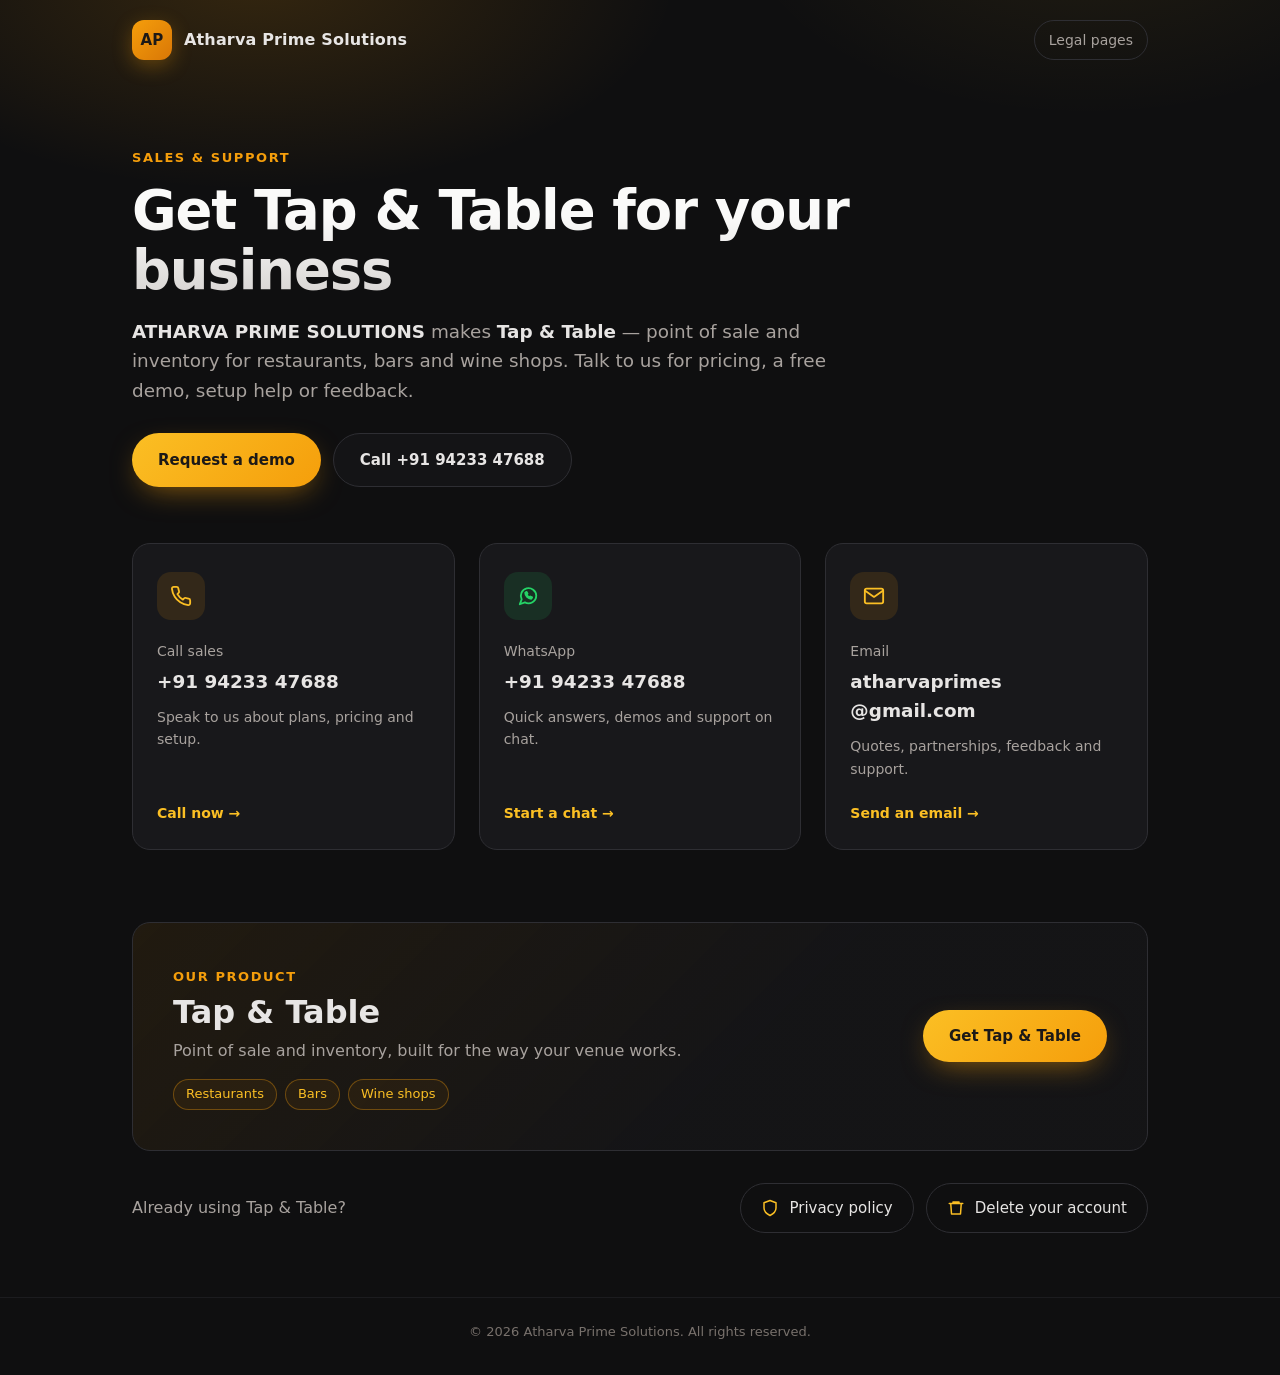
==== contact.html @ fe9d1356 "Add professional, responsive contact & sales page Co-authored-by: Cursor <cursoragent@cursor.com>" ====
<!doctype html>
<html lang="en">
<head>
  <meta charset="utf-8" />
  <meta name="viewport" content="width=device-width, initial-scale=1" />
  <meta name="description" content="Get Tap &amp; Table — point of sale and inventory for restaurants, bars and wine shops. Contact ATHARVA PRIME SOLUTIONS for pricing, demos and support." />
  <meta name="theme-color" content="#0f0f10" />
  <title>Contact — ATHARVA PRIME SOLUTIONS</title>
  <link rel="stylesheet" href="contact.css" />
</head>
<body>
  <div class="glow" aria-hidden="true"></div>

  <header class="topbar">
    <a class="brand" href="index.html">
      <span class="brand-mark" aria-hidden="true">AP</span>
      <span class="brand-name">Atharva Prime Solutions</span>
    </a>
    <a class="topbar-link" href="index.html">Legal pages</a>
  </header>

  <main>
    <section class="hero">
      <span class="eyebrow">Sales &amp; support</span>
      <h1>Get Tap &amp; Table for your business</h1>
      <p class="lead">
        <strong>ATHARVA PRIME SOLUTIONS</strong> makes <strong>Tap &amp; Table</strong> &mdash;
        point of sale and inventory for restaurants, bars and wine shops.
        Talk to us for pricing, a free demo, setup help or feedback.
      </p>
      <div class="hero-actions">
        <a class="btn btn-primary" href="https://wa.me/919423347688?text=Hi%2C%20I%27m%20interested%20in%20Tap%20%26%20Table%20for%20my%20business.%20Please%20share%20pricing%20and%20a%20demo." target="_blank" rel="noopener">
          Request a demo
        </a>
        <a class="btn btn-secondary" href="tel:+919423347688">Call +91 94233 47688</a>
      </div>
    </section>

    <section class="cards" aria-label="Contact options">
      <a class="card" href="tel:+919423347688">
        <span class="icon" aria-hidden="true">
          <svg viewBox="0 0 24 24"><path d="M22 16.92v3a2 2 0 0 1-2.18 2 19.8 19.8 0 0 1-8.63-3.07 19.5 19.5 0 0 1-6-6A19.8 19.8 0 0 1 2.12 4.18 2 2 0 0 1 4.11 2h3a2 2 0 0 1 2 1.72c.13.96.36 1.9.7 2.81a2 2 0 0 1-.45 2.11L8.09 9.91a16 16 0 0 0 6 6l1.27-1.27a2 2 0 0 1 2.11-.45c.91.34 1.85.57 2.81.7A2 2 0 0 1 22 16.92z"/></svg>
        </span>
        <span class="card-label">Call sales</span>
        <span class="card-value">+91 94233 47688</span>
        <span class="card-desc">Speak to us about plans, pricing and setup.</span>
        <span class="card-action">Call now <span aria-hidden="true">&rarr;</span></span>
      </a>

      <a class="card" href="https://wa.me/919423347688?text=Hi%2C%20I%27d%20like%20to%20know%20more%20about%20Tap%20%26%20Table." target="_blank" rel="noopener">
        <span class="icon icon-whatsapp" aria-hidden="true">
          <svg viewBox="0 0 24 24"><path d="M21 11.5a8.4 8.4 0 0 1-12.4 7.4L3 21l2.1-5.4A8.4 8.4 0 1 1 21 11.5z"/><path d="M9 8.5c0 3.5 3 6.5 6.5 6.5l1-1.5-2-1-1 1c-1.2-.5-2.5-1.8-3-3l1-1-1-2L9 8.5z"/></svg>
        </span>
        <span class="card-label">WhatsApp</span>
        <span class="card-value">+91 94233 47688</span>
        <span class="card-desc">Quick answers, demos and support on chat.</span>
        <span class="card-action">Start a chat <span aria-hidden="true">&rarr;</span></span>
      </a>

      <a class="card" href="mailto:atharvaprimes@gmail.com?subject=Tap%20%26%20Table%20enquiry">
        <span class="icon" aria-hidden="true">
          <svg viewBox="0 0 24 24"><rect x="2" y="4" width="20" height="16" rx="2"/><path d="m22 6-10 7L2 6"/></svg>
        </span>
        <span class="card-label">Email</span>
        <span class="card-value">atharvaprimes<wbr>@gmail.com</span>
        <span class="card-desc">Quotes, partnerships, feedback and support.</span>
        <span class="card-action">Send an email <span aria-hidden="true">&rarr;</span></span>
      </a>
    </section>

    <section class="product">
      <div class="product-text">
        <span class="eyebrow">Our product</span>
        <h2>Tap &amp; Table</h2>
        <p>Point of sale and inventory, built for the way your venue works.</p>
        <ul class="features">
          <li>Restaurants</li>
          <li>Bars</li>
          <li>Wine shops</li>
        </ul>
      </div>
      <a class="btn btn-primary" href="https://wa.me/919423347688?text=Hi%2C%20I%27d%20like%20to%20get%20Tap%20%26%20Table%20for%20my%20business." target="_blank" rel="noopener">
        Get Tap &amp; Table
      </a>
    </section>

    <section class="legal">
      <p>Already using Tap &amp; Table?</p>
      <div class="product-links">
        <a class="pill" href="tap-and-table/privacy.html">
          <svg viewBox="0 0 24 24" aria-hidden="true"><path d="M12 22s8-4 8-10V5l-8-3-8 3v7c0 6 8 10 8 10z"/></svg>
          Privacy policy
        </a>
        <a class="pill" href="tap-and-table/delete-account.html">
          <svg viewBox="0 0 24 24" aria-hidden="true"><path d="M3 6h18M8 6V4h8v2M19 6l-1 14H6L5 6"/></svg>
          Delete your account
        </a>
      </div>
    </section>
  </main>

  <footer class="footer">
    &copy; <span id="year">2026</span> Atharva Prime Solutions. All rights reserved.
  </footer>
  <script>document.getElementById('year').textContent = new Date().getFullYear();</script>
</body>
</html>
---- contact.css ----
:root {
  --bg: #0f0f10;
  --surface: #18181b;
  --surface-hover: #1f1f23;
  --border: #2e2e33;
  --text: #e7e5e4;
  --muted: #a8a29e;
  --accent: #f59e0b;
  --accent-soft: #fbbf24;
  --whatsapp: #25d366;
  --radius: 18px;
}

*,
*::before,
*::after {
  box-sizing: border-box;
}

html {
  -webkit-text-size-adjust: 100%;
}

body {
  margin: 0;
  min-height: 100vh;
  display: flex;
  flex-direction: column;
  background: var(--bg);
  color: var(--text);
  font: 16px/1.6 system-ui, -apple-system, 'Segoe UI', Roboto, sans-serif;
  overflow-x: hidden;
  position: relative;
}

a {
  color: inherit;
  text-decoration: none;
}

a:focus-visible {
  outline: 2px solid var(--accent-soft);
  outline-offset: 3px;
}

.glow {
  position: absolute;
  inset: -200px 0 auto;
  height: 600px;
  background:
    radial-gradient(600px 300px at 20% 30%, rgba(245, 158, 11, 0.16), transparent 70%),
    radial-gradient(500px 280px at 85% 20%, rgba(251, 191, 36, 0.08), transparent 70%);
  pointer-events: none;
  z-index: -1;
}

/* Top bar */
.topbar {
  width: 100%;
  max-width: 1080px;
  margin: 0 auto;
  padding: 20px clamp(16px, 4vw, 32px);
  display: flex;
  align-items: center;
  justify-content: space-between;
  gap: 16px;
}

.brand {
  display: inline-flex;
  align-items: center;
  gap: 12px;
  font-weight: 600;
  letter-spacing: 0.01em;
}

.brand-mark {
  display: grid;
  place-items: center;
  width: 40px;
  height: 40px;
  flex-shrink: 0;
  border-radius: 12px;
  background: linear-gradient(135deg, var(--accent), #d97706);
  color: #1c1917;
  font-weight: 800;
  font-size: 15px;
  box-shadow: 0 6px 20px rgba(245, 158, 11, 0.3);
}

.topbar-link {
  color: var(--muted);
  font-size: 14px;
  padding: 8px 14px;
  border: 1px solid var(--border);
  border-radius: 999px;
  white-space: nowrap;
  transition: color 0.2s, border-color 0.2s;
}

.topbar-link:hover {
  color: var(--text);
  border-color: var(--accent);
}

/* Main */
main {
  flex: 1;
  width: 100%;
  max-width: 1080px;
  margin: 0 auto;
  padding: clamp(24px, 6vw, 64px) clamp(16px, 4vw, 32px) 64px;
}

.hero {
  max-width: 720px;
  margin-bottom: clamp(32px, 6vw, 56px);
}

.eyebrow {
  display: inline-block;
  font-size: 13px;
  font-weight: 600;
  letter-spacing: 0.12em;
  text-transform: uppercase;
  color: var(--accent);
  margin-bottom: 12px;
}

h1 {
  margin: 0 0 16px;
  font-size: clamp(2rem, 5.5vw, 3.4rem);
  line-height: 1.1;
  letter-spacing: -0.02em;
  background: linear-gradient(180deg, #fafaf9 30%, #d6d3d1);
  -webkit-background-clip: text;
  background-clip: text;
  color: transparent;
}

.lead {
  margin: 0;
  font-size: clamp(1rem, 2.2vw, 1.15rem);
  color: var(--muted);
}

.lead strong {
  color: var(--text);
  font-weight: 600;
}

.hero-actions {
  display: flex;
  flex-wrap: wrap;
  gap: 12px;
  margin-top: 28px;
}

.btn {
  display: inline-flex;
  align-items: center;
  justify-content: center;
  padding: 14px 26px;
  border-radius: 999px;
  font-weight: 600;
  font-size: 15px;
  white-space: nowrap;
  transition: transform 0.2s ease, box-shadow 0.2s ease, border-color 0.2s, background 0.2s;
}

.btn-primary {
  background: linear-gradient(135deg, var(--accent-soft), var(--accent));
  color: #1c1917;
  box-shadow: 0 10px 30px -10px rgba(245, 158, 11, 0.6);
}

.btn-primary:hover {
  transform: translateY(-2px);
  box-shadow: 0 14px 36px -10px rgba(245, 158, 11, 0.75);
}

.btn-secondary {
  border: 1px solid var(--border);
  background: rgba(24, 24, 27, 0.6);
}

.btn-secondary:hover {
  border-color: var(--accent);
}

/* Contact cards */
.cards {
  display: grid;
  grid-template-columns: 1fr;
  gap: clamp(14px, 2.5vw, 24px);
}

@media (min-width: 720px) {
  .cards {
    grid-template-columns: repeat(3, 1fr);
  }
}

@media (min-width: 720px) and (max-width: 1023px) {
  .card {
    padding: 24px 18px 20px;
  }
}

.card {
  position: relative;
  display: flex;
  flex-direction: column;
  gap: 4px;
  padding: 28px 24px 24px;
  background: var(--surface);
  border: 1px solid var(--border);
  border-radius: var(--radius);
  transition: transform 0.25s ease, border-color 0.25s ease, background 0.25s ease, box-shadow 0.25s ease;
}

.card:hover {
  transform: translateY(-4px);
  background: var(--surface-hover);
  border-color: rgba(245, 158, 11, 0.55);
  box-shadow: 0 18px 40px -18px rgba(245, 158, 11, 0.35);
}

.icon {
  display: grid;
  place-items: center;
  width: 48px;
  height: 48px;
  margin-bottom: 16px;
  border-radius: 14px;
  background: rgba(245, 158, 11, 0.12);
  color: var(--accent-soft);
}

.icon-whatsapp {
  background: rgba(37, 211, 102, 0.12);
  color: var(--whatsapp);
}

.icon svg,
.pill svg {
  width: 22px;
  height: 22px;
  fill: none;
  stroke: currentColor;
  stroke-width: 2;
  stroke-linecap: round;
  stroke-linejoin: round;
}

.card-label {
  font-size: 14px;
  color: var(--muted);
}

.card-value {
  font-size: clamp(0.95rem, 1.5vw, 1.15rem);
  font-weight: 600;
  overflow-wrap: break-word;
}

.card-desc {
  margin-top: 6px;
  font-size: 14px;
  color: var(--muted);
}

.card-action {
  margin-top: auto;
  padding-top: 18px;
  font-size: 14px;
  font-weight: 600;
  color: var(--accent-soft);
}

.card-action span {
  display: inline-block;
  transition: transform 0.2s ease;
}

.card:hover .card-action span {
  transform: translateX(4px);
}

/* Product section */
.product {
  margin-top: clamp(40px, 7vw, 72px);
  padding: clamp(24px, 4vw, 40px);
  display: flex;
  flex-wrap: wrap;
  align-items: center;
  justify-content: space-between;
  gap: 24px;
  border: 1px solid var(--border);
  border-radius: var(--radius);
  background: linear-gradient(135deg, rgba(245, 158, 11, 0.08), rgba(24, 24, 27, 0.6) 60%);
}

.product h2 {
  margin: 0 0 6px;
  font-size: clamp(1.5rem, 3.5vw, 2rem);
  line-height: 1.2;
}

.product p {
  margin: 0;
  color: var(--muted);
}

.product .eyebrow {
  margin-bottom: 6px;
}

.features {
  display: flex;
  flex-wrap: wrap;
  gap: 8px;
  margin: 16px 0 0;
  padding: 0;
  list-style: none;
}

.features li {
  padding: 4px 12px;
  font-size: 13px;
  border-radius: 999px;
  border: 1px solid rgba(245, 158, 11, 0.35);
  color: var(--accent-soft);
  background: rgba(245, 158, 11, 0.06);
}

/* Existing customers */
.legal {
  margin-top: 32px;
  display: flex;
  flex-wrap: wrap;
  align-items: center;
  justify-content: space-between;
  gap: 16px;
}

.legal p {
  margin: 0;
  color: var(--muted);
}

.product-links {
  display: flex;
  flex-wrap: wrap;
  gap: 12px;
}

.pill {
  display: inline-flex;
  align-items: center;
  gap: 10px;
  padding: 12px 20px;
  border-radius: 999px;
  border: 1px solid var(--border);
  background: var(--bg);
  font-weight: 500;
  font-size: 15px;
  transition: border-color 0.2s, color 0.2s, background 0.2s;
}

.pill svg {
  width: 18px;
  height: 18px;
  color: var(--accent-soft);
}

.pill:hover {
  border-color: var(--accent);
  color: var(--accent-soft);
}

/* Footer */
.footer {
  padding: 24px 16px 32px;
  text-align: center;
  font-size: 13px;
  color: #78716c;
  border-top: 1px solid #1c1c1f;
}

/* Small screens */
@media (max-width: 520px) {
  .brand-name {
    font-size: 14px;
  }

  .topbar-link {
    padding: 6px 12px;
    font-size: 13px;
  }

  .card {
    padding: 22px 20px 20px;
  }

  .hero-actions,
  .product-links,
  .product .btn,
  .btn,
  .pill {
    width: 100%;
  }

  .pill {
    justify-content: center;
  }
}

@media (max-width: 360px) {
  .brand-name {
    display: none;
  }
}

@media (prefers-reduced-motion: reduce) {
  * {
    transition: none !important;
  }
}
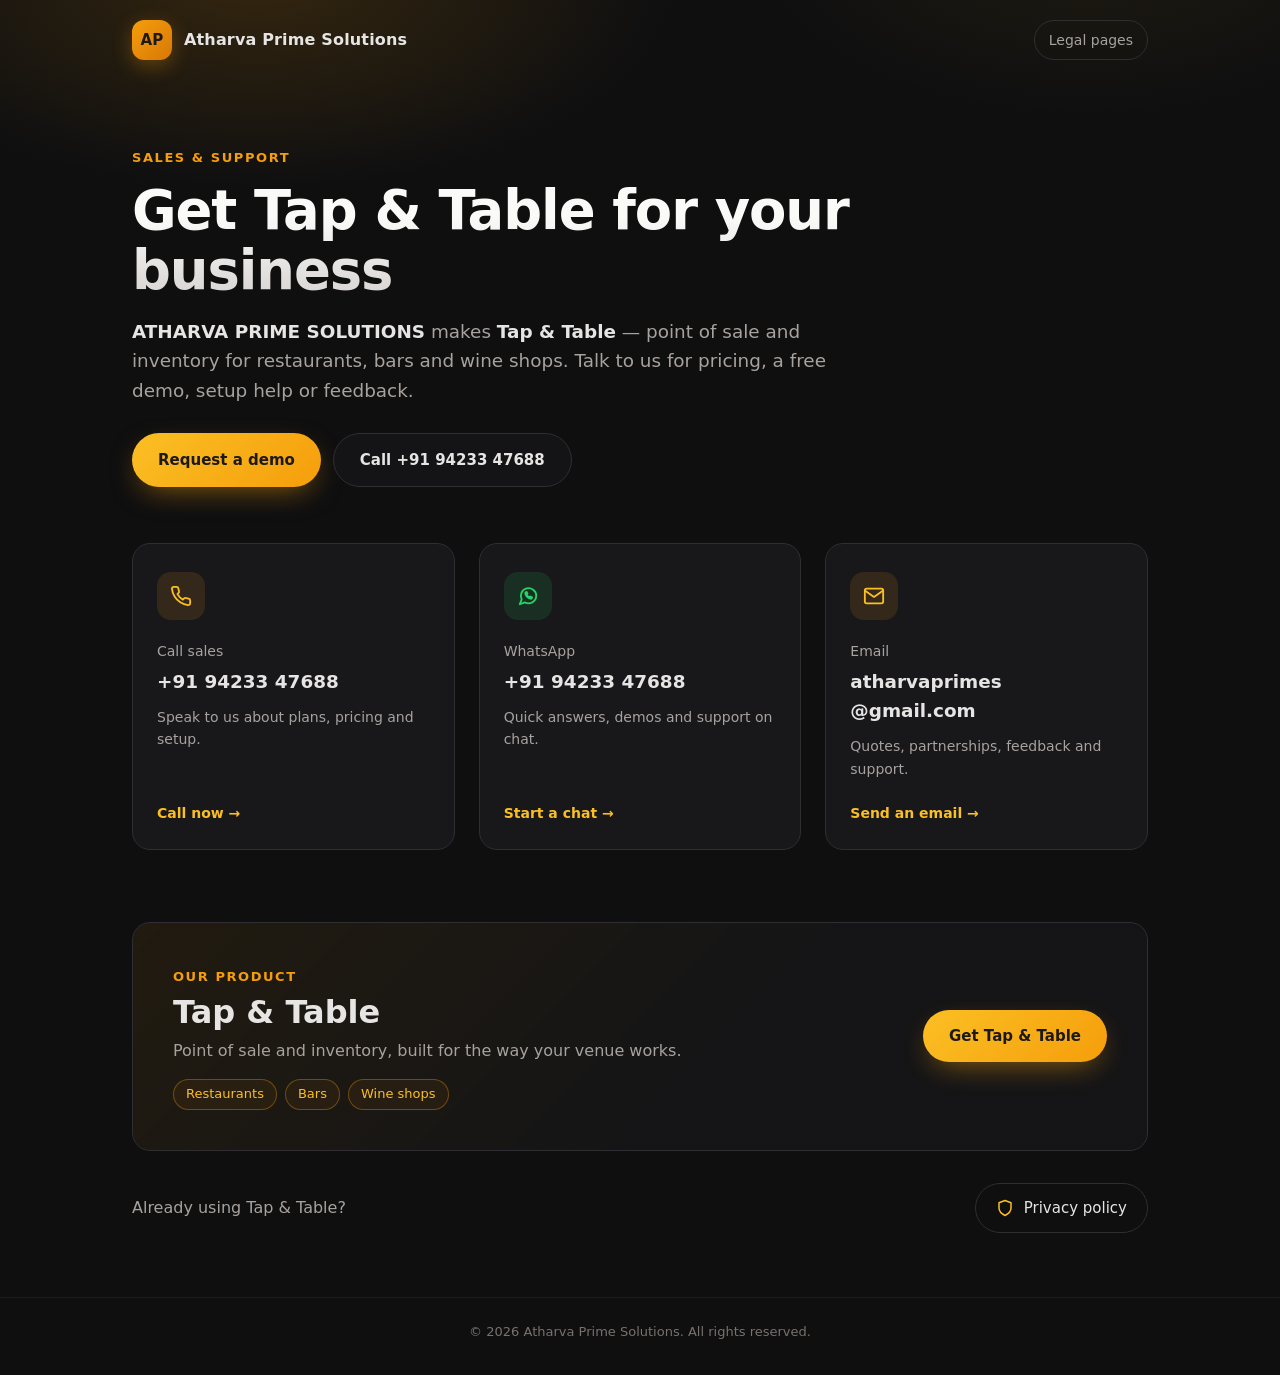
==== commit d3e419d0: "Remove delete-account link from contact page Co-authored-by: Cursor <cursoragent@cursor.com>" ====
--- a/contact.html
+++ b/contact.html
@@ -91,10 +91,6 @@
           <svg viewBox="0 0 24 24" aria-hidden="true"><path d="M12 22s8-4 8-10V5l-8-3-8 3v7c0 6 8 10 8 10z"/></svg>
           Privacy policy
         </a>
-        <a class="pill" href="tap-and-table/delete-account.html">
-          <svg viewBox="0 0 24 24" aria-hidden="true"><path d="M3 6h18M8 6V4h8v2M19 6l-1 14H6L5 6"/></svg>
-          Delete your account
-        </a>
       </div>
     </section>
   </main>
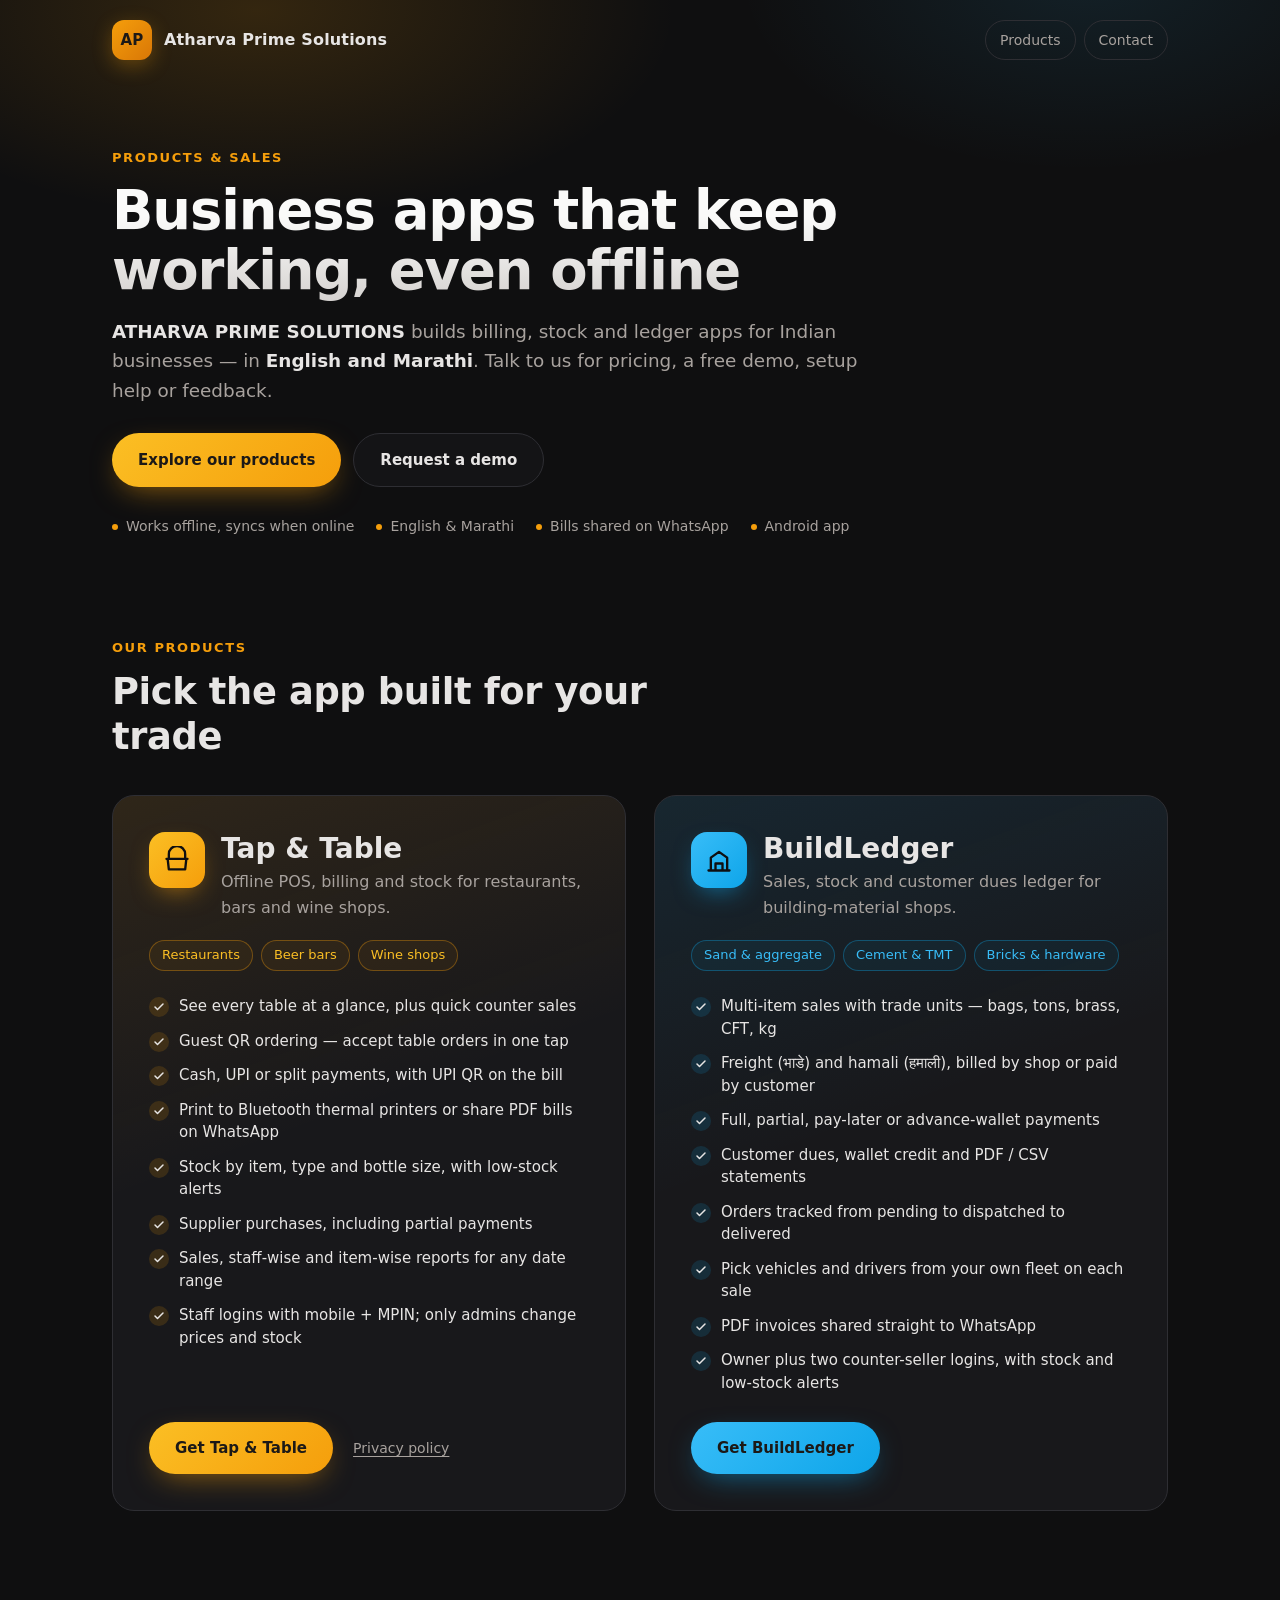
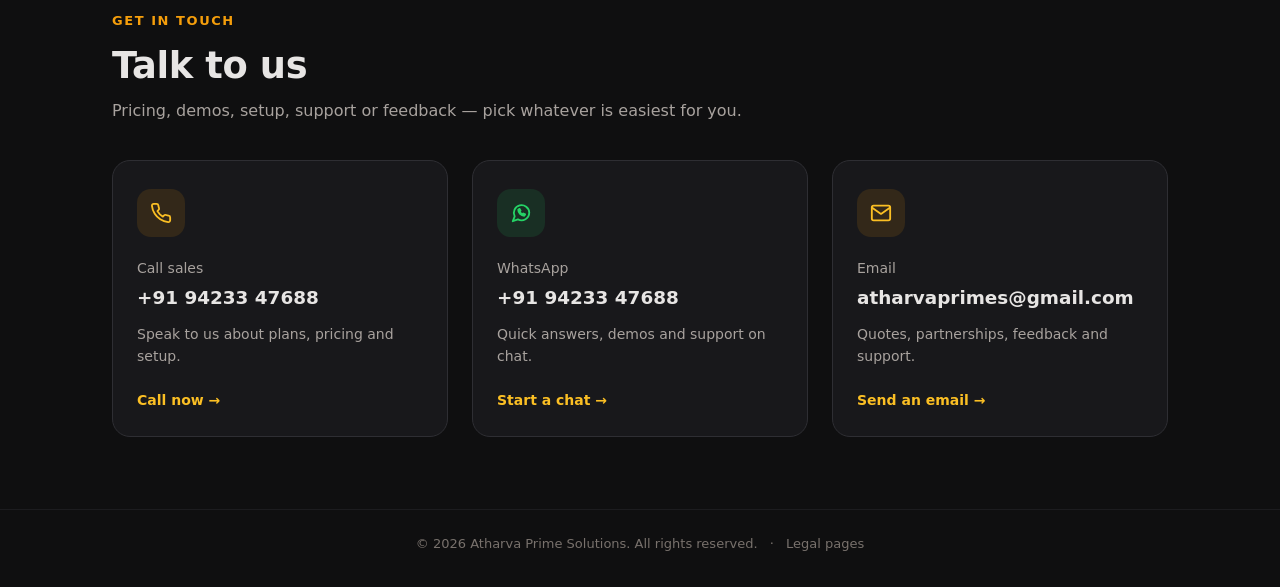
==== commit 1e746f73: "Showcase Tap & Table and BuildLedger on contact page Co-authored-by: Cursor <cursoragent@cursor.com>" ====
--- a/contact.html
+++ b/contact.html
@@ -3,9 +3,9 @@
 <head>
   <meta charset="utf-8" />
   <meta name="viewport" content="width=device-width, initial-scale=1" />
-  <meta name="description" content="Get Tap &amp; Table — point of sale and inventory for restaurants, bars and wine shops. Contact ATHARVA PRIME SOLUTIONS for pricing, demos and support." />
+  <meta name="description" content="ATHARVA PRIME SOLUTIONS builds Tap &amp; Table (POS and stock for restaurants, bars and wine shops) and BuildLedger (sales and dues ledger for building-material shops). Contact us for pricing, demos and support." />
   <meta name="theme-color" content="#0f0f10" />
-  <title>Contact — ATHARVA PRIME SOLUTIONS</title>
+  <title>Products &amp; Contact — ATHARVA PRIME SOLUTIONS</title>
   <link rel="stylesheet" href="contact.css" />
 </head>
 <body>
@@ -16,80 +16,145 @@
       <span class="brand-mark" aria-hidden="true">AP</span>
       <span class="brand-name">Atharva Prime Solutions</span>
     </a>
-    <a class="topbar-link" href="index.html">Legal pages</a>
+    <nav class="topbar-nav">
+      <a class="topbar-link" href="#products">Products</a>
+      <a class="topbar-link" href="#contact">Contact</a>
+    </nav>
   </header>
 
   <main>
     <section class="hero">
-      <span class="eyebrow">Sales &amp; support</span>
-      <h1>Get Tap &amp; Table for your business</h1>
+      <span class="eyebrow">Products &amp; sales</span>
+      <h1>Business apps that keep working, even offline</h1>
       <p class="lead">
-        <strong>ATHARVA PRIME SOLUTIONS</strong> makes <strong>Tap &amp; Table</strong> &mdash;
-        point of sale and inventory for restaurants, bars and wine shops.
+        <strong>ATHARVA PRIME SOLUTIONS</strong> builds billing, stock and ledger apps for
+        Indian businesses &mdash; in <strong>English and Marathi</strong>.
         Talk to us for pricing, a free demo, setup help or feedback.
       </p>
       <div class="hero-actions">
-        <a class="btn btn-primary" href="https://wa.me/919423347688?text=Hi%2C%20I%27m%20interested%20in%20Tap%20%26%20Table%20for%20my%20business.%20Please%20share%20pricing%20and%20a%20demo." target="_blank" rel="noopener">
-          Request a demo
-        </a>
-        <a class="btn btn-secondary" href="tel:+919423347688">Call +91 94233 47688</a>
+        <a class="btn btn-primary" href="#products">Explore our products</a>
+        <a class="btn btn-secondary" href="https://wa.me/919423347688?text=Hi%2C%20I%27d%20like%20a%20demo%20of%20your%20business%20apps." target="_blank" rel="noopener">Request a demo</a>
+      </div>
+      <ul class="highlights">
+        <li>Works offline, syncs when online</li>
+        <li>English &amp; Marathi</li>
+        <li>Bills shared on WhatsApp</li>
+        <li>Android app</li>
+      </ul>
+    </section>
+
+    <section id="products" class="section">
+      <div class="section-head">
+        <span class="eyebrow">Our products</span>
+        <h2>Pick the app built for your trade</h2>
+      </div>
+
+      <div class="products">
+        <article class="product-card tnt">
+          <div class="product-top">
+            <span class="product-logo" aria-hidden="true">
+              <svg viewBox="0 0 24 24"><path d="M3 11h18M5 11V7a7 7 0 0 1 14 0v4M4 11l1 9h14l1-9"/></svg>
+            </span>
+            <div>
+              <h3>Tap &amp; Table</h3>
+              <p class="product-tagline">Offline POS, billing and stock for restaurants, bars and wine shops.</p>
+            </div>
+          </div>
+
+          <ul class="tags">
+            <li>Restaurants</li>
+            <li>Beer bars</li>
+            <li>Wine shops</li>
+          </ul>
+
+          <ul class="checklist">
+            <li>See every table at a glance, plus quick counter sales</li>
+            <li>Guest QR ordering &mdash; accept table orders in one tap</li>
+            <li>Cash, UPI or split payments, with UPI QR on the bill</li>
+            <li>Print to Bluetooth thermal printers or share PDF bills on WhatsApp</li>
+            <li>Stock by item, type and bottle size, with low-stock alerts</li>
+            <li>Supplier purchases, including partial payments</li>
+            <li>Sales, staff-wise and item-wise reports for any date range</li>
+            <li>Staff logins with mobile + MPIN; only admins change prices and stock</li>
+          </ul>
+
+          <div class="product-actions">
+            <a class="btn btn-primary" href="https://wa.me/919423347688?text=Hi%2C%20I%27d%20like%20to%20get%20Tap%20%26%20Table%20for%20my%20business.%20Please%20share%20pricing%20and%20a%20demo." target="_blank" rel="noopener">Get Tap &amp; Table</a>
+            <a class="text-link" href="tap-and-table/privacy.html">Privacy policy</a>
+          </div>
+        </article>
+
+        <article class="product-card bl">
+          <div class="product-top">
+            <span class="product-logo" aria-hidden="true">
+              <svg viewBox="0 0 24 24"><path d="M3 21h18M5 21V10l7-5 7 5v11M9 21v-6h6v6"/></svg>
+            </span>
+            <div>
+              <h3>BuildLedger</h3>
+              <p class="product-tagline">Sales, stock and customer dues ledger for building-material shops.</p>
+            </div>
+          </div>
+
+          <ul class="tags">
+            <li>Sand &amp; aggregate</li>
+            <li>Cement &amp; TMT</li>
+            <li>Bricks &amp; hardware</li>
+          </ul>
+
+          <ul class="checklist">
+            <li>Multi-item sales with trade units &mdash; bags, tons, brass, CFT, kg</li>
+            <li>Freight (भाडे) and hamali (हमाली), billed by shop or paid by customer</li>
+            <li>Full, partial, pay-later or advance-wallet payments</li>
+            <li>Customer dues, wallet credit and PDF / CSV statements</li>
+            <li>Orders tracked from pending to dispatched to delivered</li>
+            <li>Pick vehicles and drivers from your own fleet on each sale</li>
+            <li>PDF invoices shared straight to WhatsApp</li>
+            <li>Owner plus two counter-seller logins, with stock and low-stock alerts</li>
+          </ul>
+
+          <div class="product-actions">
+            <a class="btn btn-primary" href="https://wa.me/919423347688?text=Hi%2C%20I%27d%20like%20to%20get%20BuildLedger%20for%20my%20shop.%20Please%20share%20pricing%20and%20a%20demo." target="_blank" rel="noopener">Get BuildLedger</a>
+          </div>
+        </article>
       </div>
     </section>
 
-    <section class="cards" aria-label="Contact options">
-      <a class="card" href="tel:+919423347688">
-        <span class="icon" aria-hidden="true">
-          <svg viewBox="0 0 24 24"><path d="M22 16.92v3a2 2 0 0 1-2.18 2 19.8 19.8 0 0 1-8.63-3.07 19.5 19.5 0 0 1-6-6A19.8 19.8 0 0 1 2.12 4.18 2 2 0 0 1 4.11 2h3a2 2 0 0 1 2 1.72c.13.96.36 1.9.7 2.81a2 2 0 0 1-.45 2.11L8.09 9.91a16 16 0 0 0 6 6l1.27-1.27a2 2 0 0 1 2.11-.45c.91.34 1.85.57 2.81.7A2 2 0 0 1 22 16.92z"/></svg>
-        </span>
-        <span class="card-label">Call sales</span>
-        <span class="card-value">+91 94233 47688</span>
-        <span class="card-desc">Speak to us about plans, pricing and setup.</span>
-        <span class="card-action">Call now <span aria-hidden="true">&rarr;</span></span>
-      </a>
+    <section id="contact" class="section">
+      <div class="section-head">
+        <span class="eyebrow">Get in touch</span>
+        <h2>Talk to us</h2>
+        <p>Pricing, demos, setup, support or feedback &mdash; pick whatever is easiest for you.</p>
+      </div>
 
-      <a class="card" href="https://wa.me/919423347688?text=Hi%2C%20I%27d%20like%20to%20know%20more%20about%20Tap%20%26%20Table." target="_blank" rel="noopener">
-        <span class="icon icon-whatsapp" aria-hidden="true">
-          <svg viewBox="0 0 24 24"><path d="M21 11.5a8.4 8.4 0 0 1-12.4 7.4L3 21l2.1-5.4A8.4 8.4 0 1 1 21 11.5z"/><path d="M9 8.5c0 3.5 3 6.5 6.5 6.5l1-1.5-2-1-1 1c-1.2-.5-2.5-1.8-3-3l1-1-1-2L9 8.5z"/></svg>
-        </span>
-        <span class="card-label">WhatsApp</span>
-        <span class="card-value">+91 94233 47688</span>
-        <span class="card-desc">Quick answers, demos and support on chat.</span>
-        <span class="card-action">Start a chat <span aria-hidden="true">&rarr;</span></span>
-      </a>
+      <div class="cards">
+        <a class="card" href="tel:+919423347688">
+          <span class="icon" aria-hidden="true">
+            <svg viewBox="0 0 24 24"><path d="M22 16.92v3a2 2 0 0 1-2.18 2 19.8 19.8 0 0 1-8.63-3.07 19.5 19.5 0 0 1-6-6A19.8 19.8 0 0 1 2.12 4.18 2 2 0 0 1 4.11 2h3a2 2 0 0 1 2 1.72c.13.96.36 1.9.7 2.81a2 2 0 0 1-.45 2.11L8.09 9.91a16 16 0 0 0 6 6l1.27-1.27a2 2 0 0 1 2.11-.45c.91.34 1.85.57 2.81.7A2 2 0 0 1 22 16.92z"/></svg>
+          </span>
+          <span class="card-label">Call sales</span>
+          <span class="card-value">+91 94233 47688</span>
+          <span class="card-desc">Speak to us about plans, pricing and setup.</span>
+          <span class="card-action">Call now <span aria-hidden="true">&rarr;</span></span>
+        </a>
 
-      <a class="card" href="mailto:atharvaprimes@gmail.com?subject=Tap%20%26%20Table%20enquiry">
-        <span class="icon" aria-hidden="true">
-          <svg viewBox="0 0 24 24"><rect x="2" y="4" width="20" height="16" rx="2"/><path d="m22 6-10 7L2 6"/></svg>
-        </span>
-        <span class="card-label">Email</span>
-        <span class="card-value">atharvaprimes<wbr>@gmail.com</span>
-        <span class="card-desc">Quotes, partnerships, feedback and support.</span>
-        <span class="card-action">Send an email <span aria-hidden="true">&rarr;</span></span>
-      </a>
-    </section>
+        <a class="card" href="https://wa.me/919423347688?text=Hi%2C%20I%27d%20like%20to%20know%20more%20about%20your%20apps." target="_blank" rel="noopener">
+          <span class="icon icon-whatsapp" aria-hidden="true">
+            <svg viewBox="0 0 24 24"><path d="M21 11.5a8.4 8.4 0 0 1-12.4 7.4L3 21l2.1-5.4A8.4 8.4 0 1 1 21 11.5z"/><path d="M9 8.5c0 3.5 3 6.5 6.5 6.5l1-1.5-2-1-1 1c-1.2-.5-2.5-1.8-3-3l1-1-1-2L9 8.5z"/></svg>
+          </span>
+          <span class="card-label">WhatsApp</span>
+          <span class="card-value">+91 94233 47688</span>
+          <span class="card-desc">Quick answers, demos and support on chat.</span>
+          <span class="card-action">Start a chat <span aria-hidden="true">&rarr;</span></span>
+        </a>
 
-    <section class="product">
-      <div class="product-text">
-        <span class="eyebrow">Our product</span>
-        <h2>Tap &amp; Table</h2>
-        <p>Point of sale and inventory, built for the way your venue works.</p>
-        <ul class="features">
-          <li>Restaurants</li>
-          <li>Bars</li>
-          <li>Wine shops</li>
-        </ul>
-      </div>
-      <a class="btn btn-primary" href="https://wa.me/919423347688?text=Hi%2C%20I%27d%20like%20to%20get%20Tap%20%26%20Table%20for%20my%20business." target="_blank" rel="noopener">
-        Get Tap &amp; Table
-      </a>
-    </section>
-
-    <section class="legal">
-      <p>Already using Tap &amp; Table?</p>
-      <div class="product-links">
-        <a class="pill" href="tap-and-table/privacy.html">
-          <svg viewBox="0 0 24 24" aria-hidden="true"><path d="M12 22s8-4 8-10V5l-8-3-8 3v7c0 6 8 10 8 10z"/></svg>
-          Privacy policy
+        <a class="card" href="mailto:atharvaprimes@gmail.com?subject=Product%20enquiry">
+          <span class="icon" aria-hidden="true">
+            <svg viewBox="0 0 24 24"><rect x="2" y="4" width="20" height="16" rx="2"/><path d="m22 6-10 7L2 6"/></svg>
+          </span>
+          <span class="card-label">Email</span>
+          <span class="card-value">atharvaprimes<wbr>@gmail.com</span>
+          <span class="card-desc">Quotes, partnerships, feedback and support.</span>
+          <span class="card-action">Send an email <span aria-hidden="true">&rarr;</span></span>
         </a>
       </div>
     </section>
@@ -97,6 +162,8 @@
 
   <footer class="footer">
     &copy; <span id="year">2026</span> Atharva Prime Solutions. All rights reserved.
+    <span class="footer-sep" aria-hidden="true">&middot;</span>
+    <a href="index.html">Legal pages</a>
   </footer>
   <script>document.getElementById('year').textContent = new Date().getFullYear();</script>
 </body>
--- a/contact.css
+++ b/contact.css
@@ -7,6 +7,7 @@
   --muted: #a8a29e;
   --accent: #f59e0b;
   --accent-soft: #fbbf24;
+  --accent-rgb: 245, 158, 11;
   --whatsapp: #25d366;
   --radius: 18px;
 }
@@ -19,6 +20,7 @@
 
 html {
   -webkit-text-size-adjust: 100%;
+  scroll-behavior: smooth;
 }
 
 body {
@@ -28,7 +30,7 @@
   flex-direction: column;
   background: var(--bg);
   color: var(--text);
-  font: 16px/1.6 system-ui, -apple-system, 'Segoe UI', Roboto, sans-serif;
+  font: 16px/1.6 system-ui, -apple-system, 'Segoe UI', Roboto, 'Noto Sans Devanagari', sans-serif;
   overflow-x: hidden;
   position: relative;
 }
@@ -43,13 +45,21 @@
   outline-offset: 3px;
 }
 
+svg {
+  fill: none;
+  stroke: currentColor;
+  stroke-width: 2;
+  stroke-linecap: round;
+  stroke-linejoin: round;
+}
+
 .glow {
   position: absolute;
   inset: -200px 0 auto;
-  height: 600px;
+  height: 700px;
   background:
     radial-gradient(600px 300px at 20% 30%, rgba(245, 158, 11, 0.16), transparent 70%),
-    radial-gradient(500px 280px at 85% 20%, rgba(251, 191, 36, 0.08), transparent 70%);
+    radial-gradient(500px 280px at 85% 25%, rgba(56, 189, 248, 0.1), transparent 70%);
   pointer-events: none;
   z-index: -1;
 }
@@ -57,7 +67,7 @@
 /* Top bar */
 .topbar {
   width: 100%;
-  max-width: 1080px;
+  max-width: 1120px;
   margin: 0 auto;
   padding: 20px clamp(16px, 4vw, 32px);
   display: flex;
@@ -72,6 +82,7 @@
   gap: 12px;
   font-weight: 600;
   letter-spacing: 0.01em;
+  min-width: 0;
 }
 
 .brand-mark {
@@ -88,6 +99,11 @@
   box-shadow: 0 6px 20px rgba(245, 158, 11, 0.3);
 }
 
+.topbar-nav {
+  display: flex;
+  gap: 8px;
+}
+
 .topbar-link {
   color: var(--muted);
   font-size: 14px;
@@ -103,18 +119,40 @@
   border-color: var(--accent);
 }
 
-/* Main */
+/* Layout */
 main {
   flex: 1;
   width: 100%;
-  max-width: 1080px;
+  max-width: 1120px;
   margin: 0 auto;
-  padding: clamp(24px, 6vw, 64px) clamp(16px, 4vw, 32px) 64px;
-}
-
+  padding: clamp(24px, 6vw, 64px) clamp(16px, 4vw, 32px) 72px;
+}
+
+.section {
+  margin-top: clamp(56px, 9vw, 96px);
+  scroll-margin-top: 24px;
+}
+
+.section-head {
+  max-width: 640px;
+  margin-bottom: clamp(24px, 4vw, 36px);
+}
+
+.section-head h2 {
+  margin: 0;
+  font-size: clamp(1.6rem, 4vw, 2.3rem);
+  line-height: 1.2;
+  letter-spacing: -0.01em;
+}
+
+.section-head p {
+  margin: 10px 0 0;
+  color: var(--muted);
+}
+
+/* Hero */
 .hero {
-  max-width: 720px;
-  margin-bottom: clamp(32px, 6vw, 56px);
+  max-width: 780px;
 }
 
 .eyebrow {
@@ -156,6 +194,29 @@
   margin-top: 28px;
 }
 
+.highlights {
+  display: flex;
+  flex-wrap: wrap;
+  gap: 10px 22px;
+  margin: 28px 0 0;
+  padding: 0;
+  list-style: none;
+  font-size: 14px;
+  color: var(--muted);
+}
+
+.highlights li::before {
+  content: '';
+  display: inline-block;
+  width: 6px;
+  height: 6px;
+  margin-right: 8px;
+  border-radius: 50%;
+  background: var(--accent);
+  vertical-align: middle;
+}
+
+/* Buttons */
 .btn {
   display: inline-flex;
   align-items: center;
@@ -171,12 +232,12 @@
 .btn-primary {
   background: linear-gradient(135deg, var(--accent-soft), var(--accent));
   color: #1c1917;
-  box-shadow: 0 10px 30px -10px rgba(245, 158, 11, 0.6);
+  box-shadow: 0 10px 30px -10px rgba(var(--accent-rgb), 0.6);
 }
 
 .btn-primary:hover {
   transform: translateY(-2px);
-  box-shadow: 0 14px 36px -10px rgba(245, 158, 11, 0.75);
+  box-shadow: 0 14px 36px -10px rgba(var(--accent-rgb), 0.75);
 }
 
 .btn-secondary {
@@ -186,6 +247,142 @@
 
 .btn-secondary:hover {
   border-color: var(--accent);
+}
+
+/* Products */
+.products {
+  display: grid;
+  grid-template-columns: 1fr;
+  gap: clamp(16px, 3vw, 28px);
+}
+
+@media (min-width: 900px) {
+  .products {
+    grid-template-columns: repeat(2, 1fr);
+  }
+}
+
+.product-card.bl {
+  --accent: #0ea5e9;
+  --accent-soft: #38bdf8;
+  --accent-rgb: 14, 165, 233;
+}
+
+.product-card {
+  display: flex;
+  flex-direction: column;
+  padding: clamp(22px, 3.5vw, 36px);
+  border: 1px solid var(--border);
+  border-radius: calc(var(--radius) + 4px);
+  background:
+    linear-gradient(160deg, rgba(var(--accent-rgb), 0.1), transparent 45%),
+    var(--surface);
+  transition: border-color 0.25s ease, box-shadow 0.25s ease;
+}
+
+.product-card:hover {
+  border-color: rgba(var(--accent-rgb), 0.5);
+  box-shadow: 0 24px 50px -28px rgba(var(--accent-rgb), 0.5);
+}
+
+.product-top {
+  display: flex;
+  align-items: flex-start;
+  gap: 16px;
+}
+
+.product-logo {
+  display: grid;
+  place-items: center;
+  width: 56px;
+  height: 56px;
+  flex-shrink: 0;
+  border-radius: 16px;
+  background: linear-gradient(135deg, var(--accent-soft), var(--accent));
+  color: #0f0f10;
+  box-shadow: 0 10px 26px -10px rgba(var(--accent-rgb), 0.7);
+}
+
+.product-logo svg {
+  width: 28px;
+  height: 28px;
+}
+
+.product-card h3 {
+  margin: 0 0 4px;
+  font-size: clamp(1.4rem, 3vw, 1.75rem);
+  line-height: 1.2;
+}
+
+.product-tagline {
+  margin: 0;
+  color: var(--muted);
+}
+
+.tags {
+  display: flex;
+  flex-wrap: wrap;
+  gap: 8px;
+  margin: 20px 0 0;
+  padding: 0;
+  list-style: none;
+}
+
+.tags li {
+  padding: 4px 12px;
+  font-size: 13px;
+  border-radius: 999px;
+  border: 1px solid rgba(var(--accent-rgb), 0.35);
+  color: var(--accent-soft);
+  background: rgba(var(--accent-rgb), 0.06);
+}
+
+.checklist {
+  display: grid;
+  gap: 12px;
+  margin: 24px 0 28px;
+  padding: 0;
+  list-style: none;
+}
+
+.checklist li {
+  position: relative;
+  padding-left: 30px;
+  font-size: 15px;
+  line-height: 1.5;
+}
+
+.checklist li::before {
+  content: '';
+  position: absolute;
+  left: 0;
+  top: 2px;
+  width: 20px;
+  height: 20px;
+  border-radius: 50%;
+  background:
+    rgba(var(--accent-rgb), 0.15)
+    url("data:image/svg+xml,%3Csvg xmlns='http://www.w3.org/2000/svg' viewBox='0 0 24 24' fill='none' stroke='%23e7e5e4' stroke-width='3' stroke-linecap='round' stroke-linejoin='round'%3E%3Cpath d='M20 6 9 17l-5-5'/%3E%3C/svg%3E")
+    center / 12px no-repeat;
+}
+
+.product-actions {
+  margin-top: auto;
+  display: flex;
+  flex-wrap: wrap;
+  align-items: center;
+  gap: 12px 20px;
+}
+
+.text-link {
+  font-size: 14px;
+  color: var(--muted);
+  text-decoration: underline;
+  text-underline-offset: 3px;
+}
+
+.text-link:hover {
+  color: var(--accent-soft);
 }
 
 /* Contact cards */
@@ -208,7 +405,6 @@
 }
 
 .card {
-  position: relative;
   display: flex;
   flex-direction: column;
   gap: 4px;
@@ -237,20 +433,14 @@
   color: var(--accent-soft);
 }
 
+.icon svg {
+  width: 22px;
+  height: 22px;
+}
+
 .icon-whatsapp {
   background: rgba(37, 211, 102, 0.12);
   color: var(--whatsapp);
-}
-
-.icon svg,
-.pill svg {
-  width: 22px;
-  height: 22px;
-  fill: none;
-  stroke: currentColor;
-  stroke-width: 2;
-  stroke-linecap: round;
-  stroke-linejoin: round;
 }
 
 .card-label {
@@ -285,98 +475,6 @@
 
 .card:hover .card-action span {
   transform: translateX(4px);
-}
-
-/* Product section */
-.product {
-  margin-top: clamp(40px, 7vw, 72px);
-  padding: clamp(24px, 4vw, 40px);
-  display: flex;
-  flex-wrap: wrap;
-  align-items: center;
-  justify-content: space-between;
-  gap: 24px;
-  border: 1px solid var(--border);
-  border-radius: var(--radius);
-  background: linear-gradient(135deg, rgba(245, 158, 11, 0.08), rgba(24, 24, 27, 0.6) 60%);
-}
-
-.product h2 {
-  margin: 0 0 6px;
-  font-size: clamp(1.5rem, 3.5vw, 2rem);
-  line-height: 1.2;
-}
-
-.product p {
-  margin: 0;
-  color: var(--muted);
-}
-
-.product .eyebrow {
-  margin-bottom: 6px;
-}
-
-.features {
-  display: flex;
-  flex-wrap: wrap;
-  gap: 8px;
-  margin: 16px 0 0;
-  padding: 0;
-  list-style: none;
-}
-
-.features li {
-  padding: 4px 12px;
-  font-size: 13px;
-  border-radius: 999px;
-  border: 1px solid rgba(245, 158, 11, 0.35);
-  color: var(--accent-soft);
-  background: rgba(245, 158, 11, 0.06);
-}
-
-/* Existing customers */
-.legal {
-  margin-top: 32px;
-  display: flex;
-  flex-wrap: wrap;
-  align-items: center;
-  justify-content: space-between;
-  gap: 16px;
-}
-
-.legal p {
-  margin: 0;
-  color: var(--muted);
-}
-
-.product-links {
-  display: flex;
-  flex-wrap: wrap;
-  gap: 12px;
-}
-
-.pill {
-  display: inline-flex;
-  align-items: center;
-  gap: 10px;
-  padding: 12px 20px;
-  border-radius: 999px;
-  border: 1px solid var(--border);
-  background: var(--bg);
-  font-weight: 500;
-  font-size: 15px;
-  transition: border-color 0.2s, color 0.2s, background 0.2s;
-}
-
-.pill svg {
-  width: 18px;
-  height: 18px;
-  color: var(--accent-soft);
-}
-
-.pill:hover {
-  border-color: var(--accent);
-  color: var(--accent-soft);
 }
 
 /* Footer */
@@ -388,6 +486,14 @@
   border-top: 1px solid #1c1c1f;
 }
 
+.footer a:hover {
+  color: var(--accent-soft);
+}
+
+.footer-sep {
+  margin: 0 8px;
+}
+
 /* Small screens */
 @media (max-width: 520px) {
   .brand-name {
@@ -404,25 +510,30 @@
   }
 
   .hero-actions,
-  .product-links,
-  .product .btn,
-  .btn,
-  .pill {
+  .btn {
     width: 100%;
   }
 
-  .pill {
+  .product-top {
+    flex-direction: column;
+  }
+
+  .product-actions {
     justify-content: center;
   }
 }
 
-@media (max-width: 360px) {
+@media (max-width: 400px) {
   .brand-name {
     display: none;
   }
 }
 
 @media (prefers-reduced-motion: reduce) {
+  html {
+    scroll-behavior: auto;
+  }
+
   * {
     transition: none !important;
   }
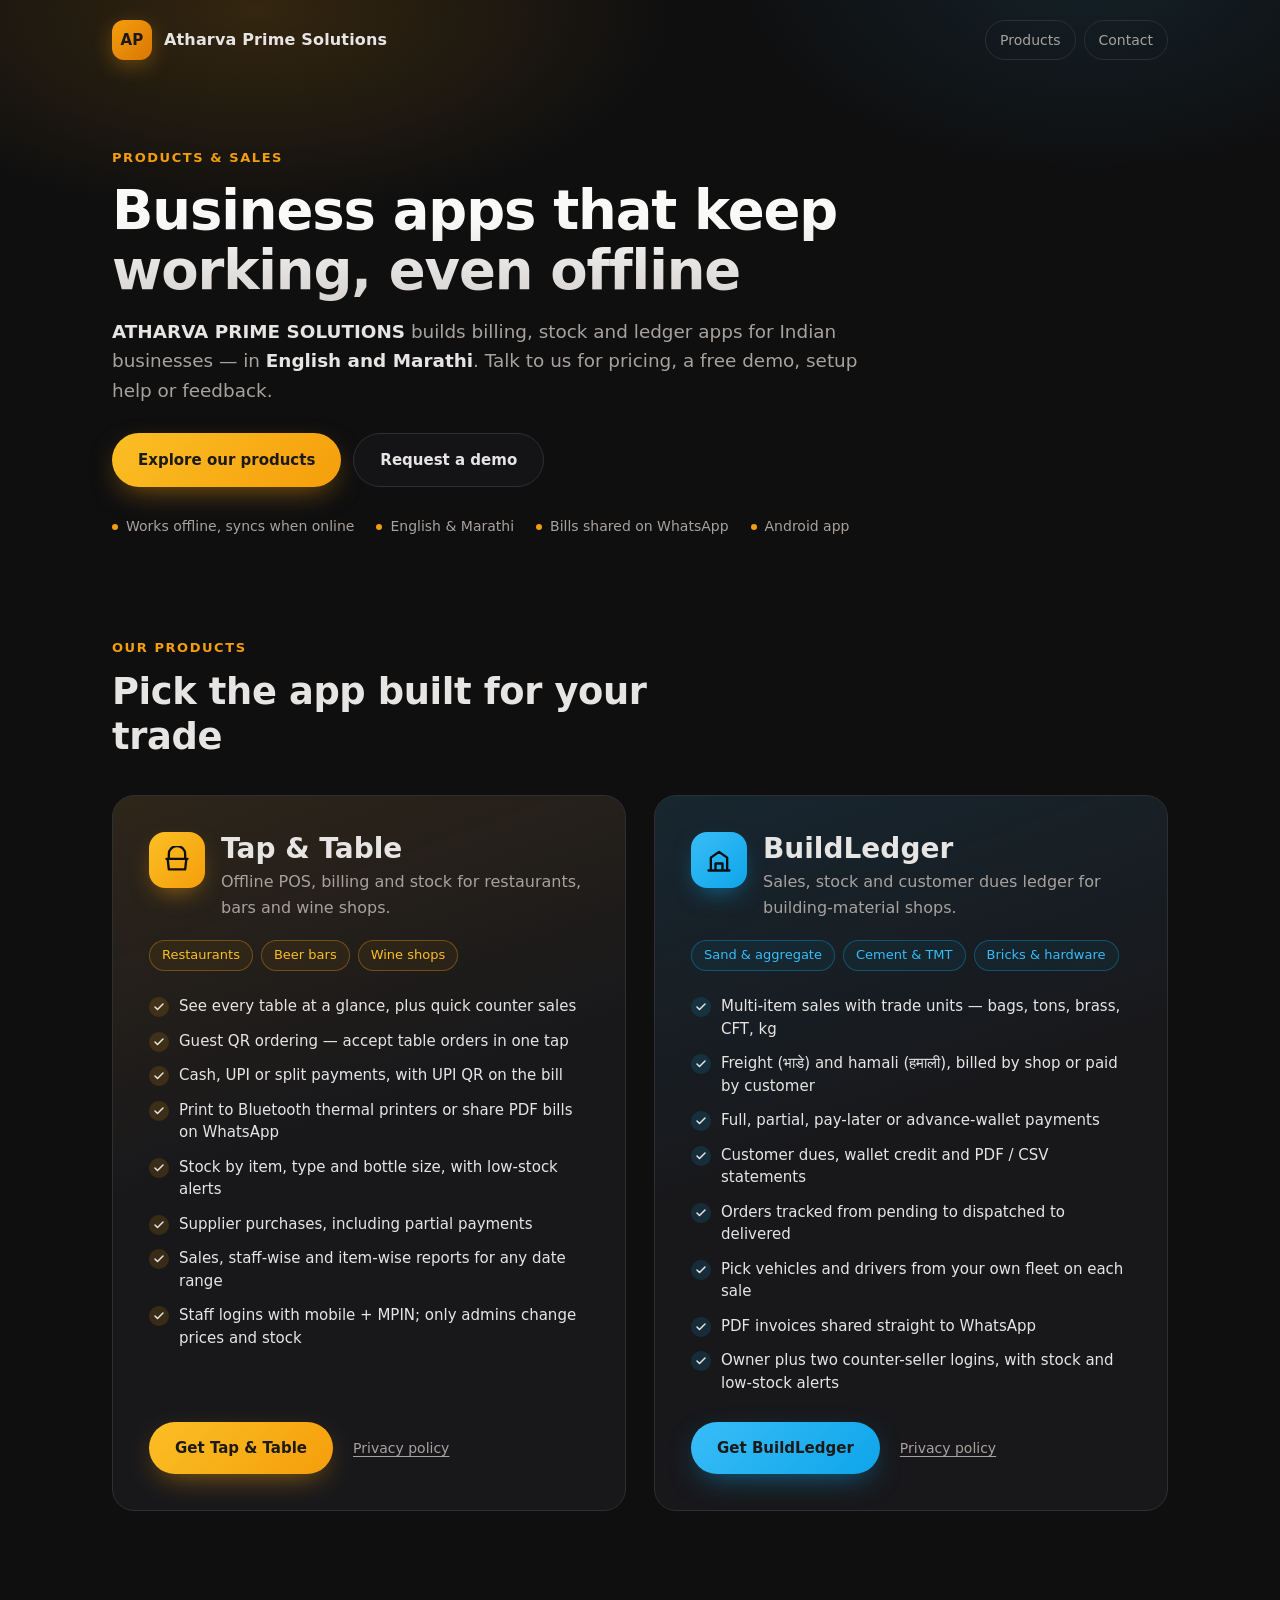
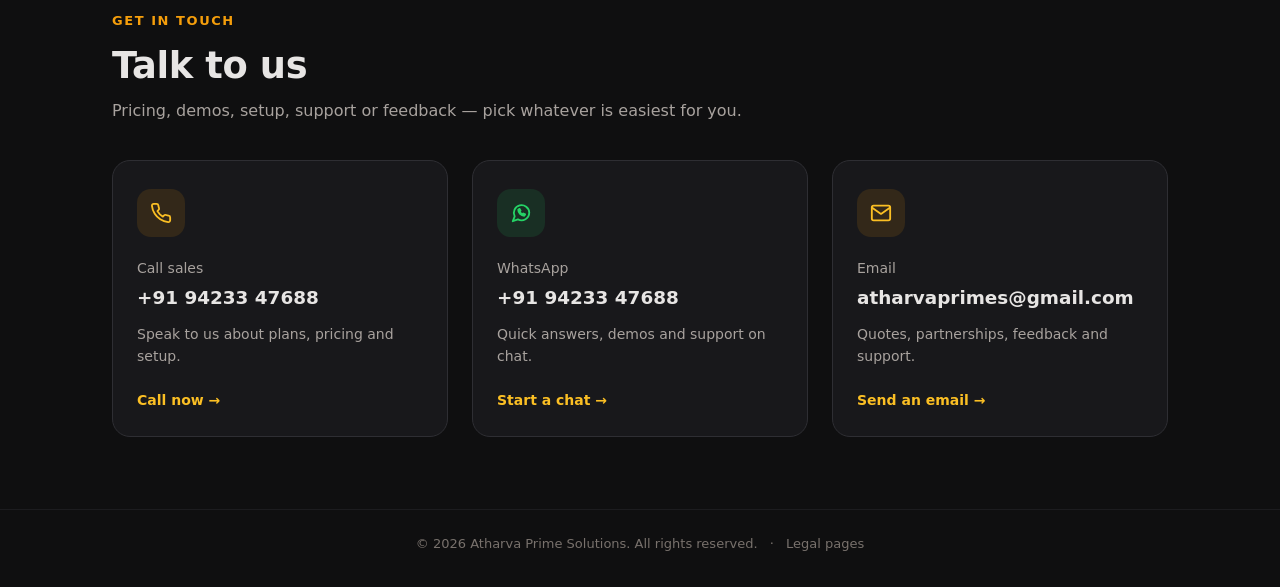
==== commit d72e051e: "Add BuildLedger privacy policy and link it from index and contact pages Co-authored-by: Cursor <curs" ====
--- a/contact.html
+++ b/contact.html
@@ -114,6 +114,7 @@
 
           <div class="product-actions">
             <a class="btn btn-primary" href="https://wa.me/919423347688?text=Hi%2C%20I%27d%20like%20to%20get%20BuildLedger%20for%20my%20shop.%20Please%20share%20pricing%20and%20a%20demo." target="_blank" rel="noopener">Get BuildLedger</a>
+            <a class="text-link" href="buildledger/privacy.html">Privacy policy</a>
           </div>
         </article>
       </div>
